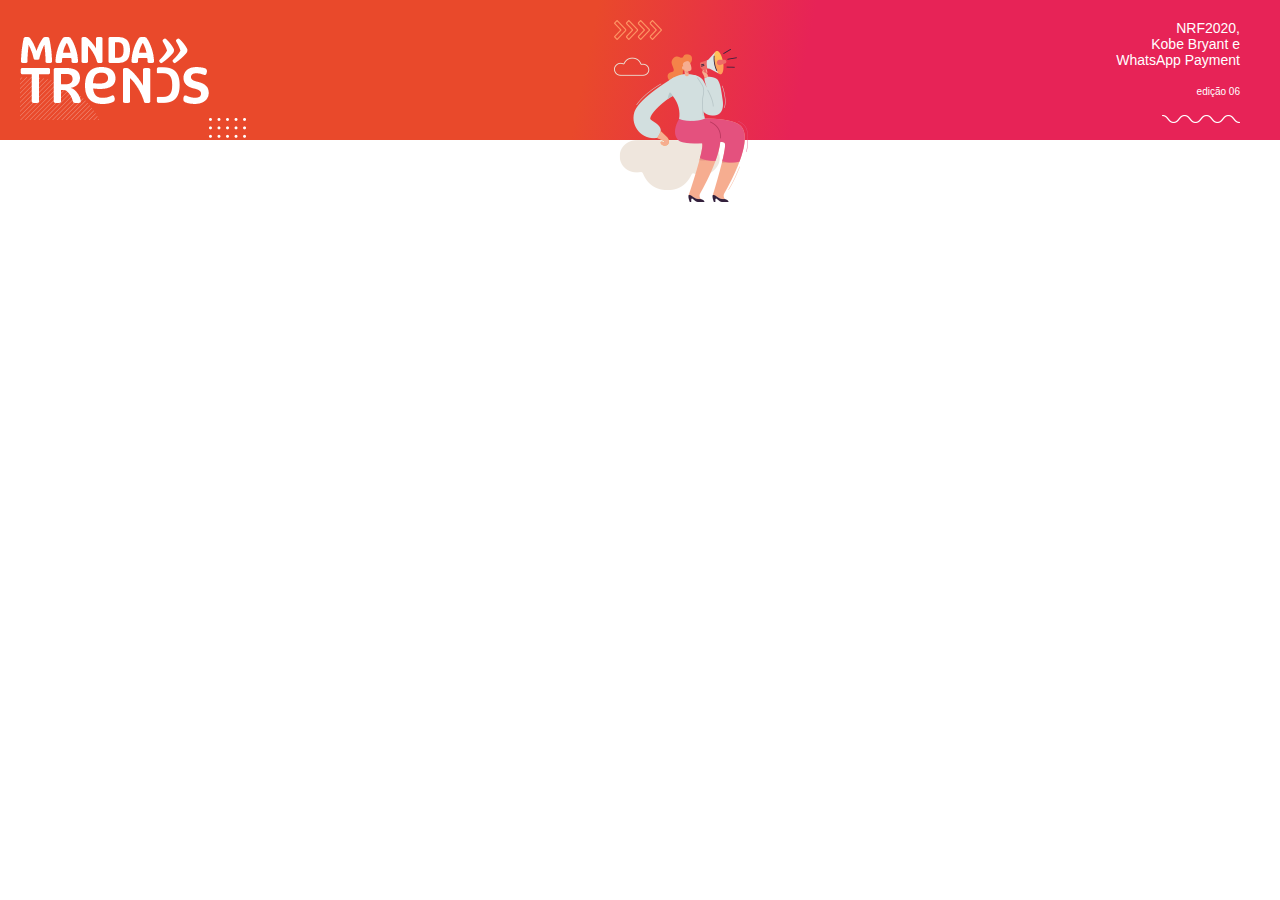
==== index.html @ 3b5ff7fd "header concluido" ====
<!DOCTYPE html>
<html lang="en">
<head>
  <meta charset="UTF-8">
  <meta http-equiv="X-UA-Compatible" content="IE=edge">
  <meta name="viewport" content="width=device-width, initial-scale=1.0">
  <link rel="stylesheet" href="styles.css">

  <title>Manda Trends</title>
</head>
<body>
  <header>
    <div class="left-side">
      <img
        id="title"
        src="./public/header/Title.png"
        alt="logo"
      >

      <img
        id="little-balls"
        src="./public/header/bolinhas.png" 
      >
    </div>

    <div class="middle-side">
      <img 
        src="./public/header/setas.png"
        id="setas"  
      >

      <div id="woman">
        <img
          src="./public/header/mulher.png" 
        >
      </div>

    </div>

    <div class="right-side">
      <span>NRF2020,</span>
      <span>Kobe Bryant e</span>
      <span>WhatsApp Payment</span>
      <br/>
      <span>edição 06</span>
      <br/>

      <img src="./public/header/zigzag.png" alt="">
    </div>   
    
  </header>
</body>

</html>
---- styles.css ----
* {
  margin: 0;
  padding: 0;
  box-sizing: border-box;
}

header {
  display: flex;
  align-items: center;
  justify-content: space-between;
  height: 140px;
  padding: 20px;

  background: linear-gradient(101.36deg, #E9492B 45.78%,
    rgba(233, 73, 43, 0) 62.52%
  ), #E72357;  
  color: #FFFFFF;

  
}

.left-side {
  display: flex;
  align-items: center;
  /* padding-left: 20px; */

  background-image:
    url(public/header/hashura.png);
  background-repeat: no-repeat;
  background-position: -100% -100%;

  height: 100%;
}

#little-balls {
  margin-bottom: -70%;
}

.middle-side {
  height: 100%;
}

#woman {
  display: absolute;
  z-index: 1;
  padding-top: 5px;
}

.right-side {
  display: flex;
  flex-direction: column;
  margin-right: 20px;
  height: 100%;

  align-items: flex-end;
}

.right-side span {
  font-size: 14px;
  font-family: Arial, Helvetica, sans-serif;
}

.right-side span:nth-child(5) {
  font-size: 10px;
}

@media only screen and (max-width: 555px) {
  header {
    display: flex;
    flex-direction: column;
    height: 600px;
    width: auto;
  }

  header div {
    padding-top: 20px;
  }
}
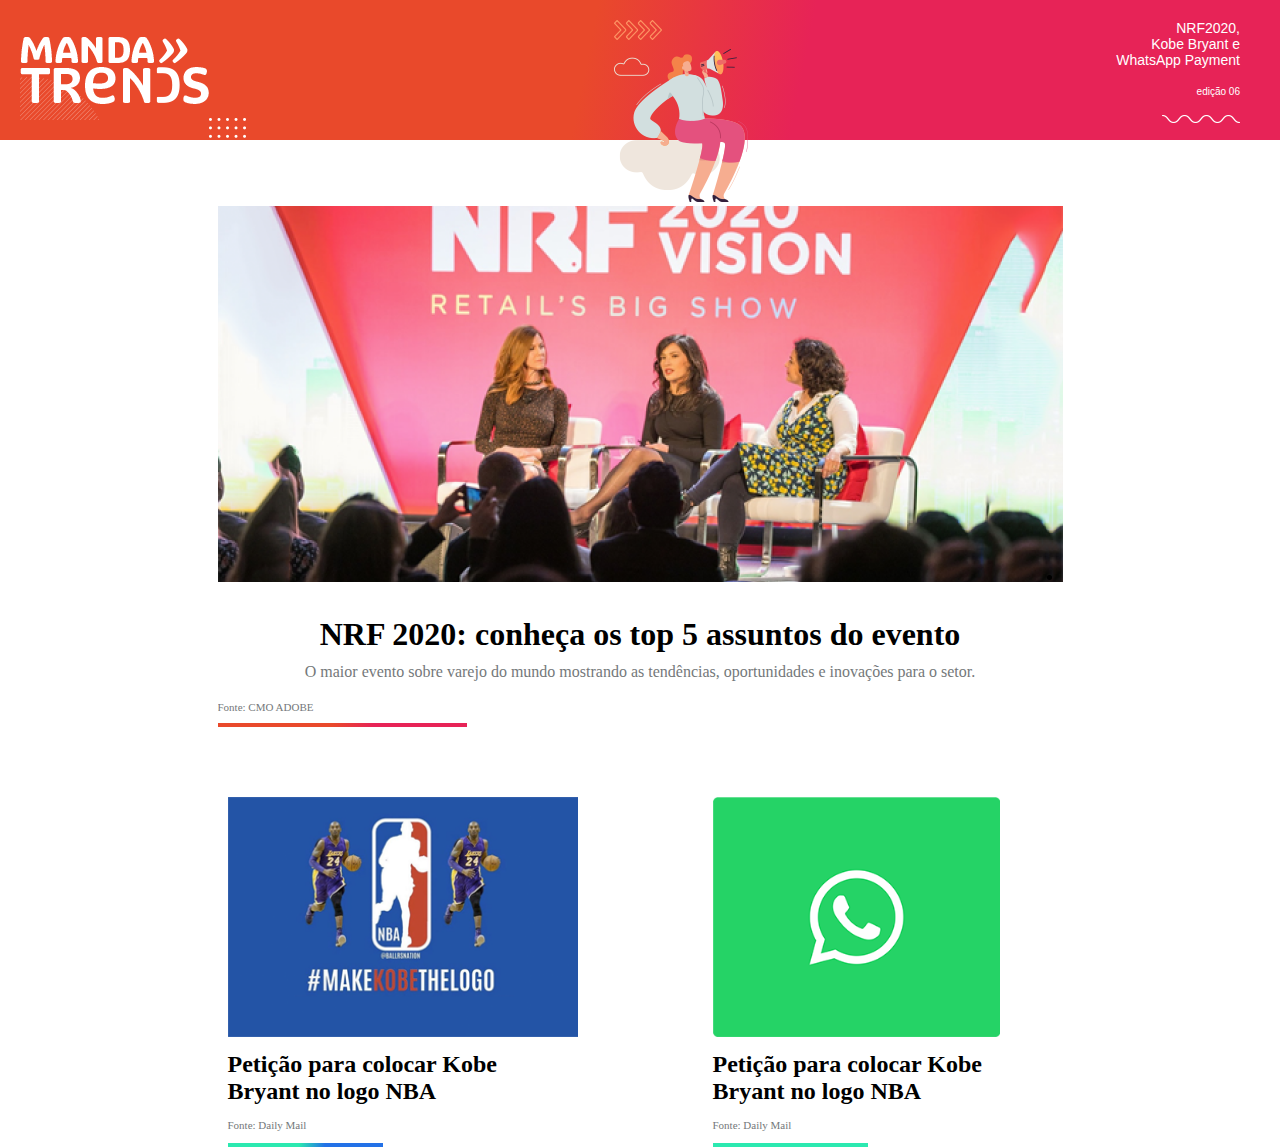
==== commit 37cf8497: "main concluido" ====
--- a/index.html
+++ b/index.html
@@ -5,6 +5,7 @@
   <meta http-equiv="X-UA-Compatible" content="IE=edge">
   <meta name="viewport" content="width=device-width, initial-scale=1.0">
   <link rel="stylesheet" href="styles.css">
+  <link rel="stylesheet" href="styles-main.css">
 
   <title>Manda Trends</title>
 </head>
@@ -46,9 +47,82 @@
       <br/>
 
       <img src="./public/header/zigzag.png" alt="">
-    </div>   
-    
+    </div>
   </header>
+
+  <main>
+    <ul class="banner">
+      <li class="banner-item">
+        <img
+          src="./public/main/banner/Banner1.png"
+          alt="banner"
+        />
+      </li>
+
+      <li class="banner-item">
+        <img
+          src="./public/main/banner/Banner2.png"
+          alt="banner 2"
+        />
+      </li>
+
+      <li class="banner-item">
+        <img
+          src="./public/main/banner/Banner3.png"
+          alt="banner 3"
+        />
+      </li>
+    </ul>
+
+    <h1 id="title-banner">
+      NRF 2020: conheça os top 5 assuntos do evento
+    </h1>
+
+    <p id="description-banner">
+      O maior evento sobre varejo do mundo mostrando as tendências,
+       oportunidades e inovações para o setor.
+    </p>
+
+    <div class="fonte-banner">
+      <span>Fonte: CMO ADOBE</span>
+
+      <div id="linha-criativa" ></div>
+    </div>
+
+    <div class="container-daily">
+      <div class="daily">
+        <div class="daily-img">
+          <img
+            src="./public/main/daily-1/Propagana1.png"
+            alt="Petição NBA"
+          >
+        </div>
+
+        <h2 class="daily-title">
+          Petição para colocar Kobe Bryant no logo NBA
+        </h2>
+
+        <span>Fonte: Daily Mail</span>
+
+        <div class="linha-criativa-daily-1"></div>
+      </div>
+
+      <div class="daily">
+        <img 
+          src="./public/main/daily-2/Propaganda2.png"
+          alt=""
+        >
+
+        <h2 class="daily-title">
+          Petição para colocar Kobe Bryant no logo NBA
+        </h2>
+
+        <span>Fonte: Daily Mail</span>
+
+        <div class="linha-criativa-daily-2"></div>
+      </div>
+    </div>
+  </main>
 </body>
 
 </html>
--- a/styles.css
+++ b/styles.css
@@ -2,6 +2,13 @@
   margin: 0;
   padding: 0;
   box-sizing: border-box;
+}
+
+body {
+  display: flex;
+  flex-direction: column;
+  align-items: center;
+  width: 100%;
 }
 
 header {
@@ -10,13 +17,12 @@
   justify-content: space-between;
   height: 140px;
   padding: 20px;
+  width: 100%;
 
   background: linear-gradient(101.36deg, #E9492B 45.78%,
     rgba(233, 73, 43, 0) 62.52%
   ), #E72357;  
   color: #FFFFFF;
-
-  
 }
 
 .left-side {
@@ -69,7 +75,6 @@
     display: flex;
     flex-direction: column;
     height: 600px;
-    width: auto;
   }
 
   header div {
--- a/styles-main.css
+++ b/styles-main.css
@@ -0,0 +1,96 @@
+main {
+  display: flex;
+  flex-direction: column;
+  align-items: center;
+  margin-top: 66px;
+  max-width: 84%;
+  overflow: hidden;
+}
+
+.banner {
+  display: flex;
+  width: 845px;
+  overflow-x: hidden;
+
+  scroll-snap-type: x mandatory;
+  scroll-behavior: smooth;
+}
+
+.banner-item {
+  scroll-snap-align: start;
+}
+
+#title-banner {
+  padding-top: 30px;
+}
+
+#linha-criativa {
+  height: 4px;
+  width: 249px;
+  margin-top: 10px;
+
+  background: linear-gradient(
+    101.36deg, 
+    #E9492B 45.78%, 
+    rgba(233, 73, 43, 0) 
+  62.52%),#E72357;
+}
+
+#description-banner {
+  padding-top: 10px;
+  color: #74787a;
+}
+
+.fonte-banner {
+  width: 100%;
+  font-size: 11px;
+  margin: 20px 0;
+  color: #74787a;
+}
+
+.container-daily {
+  display: flex;
+  width: 100%;
+  margin-top: 50px;
+  flex-wrap: wrap;
+  justify-content: space-between;
+}
+
+.daily {
+  width: 360px;
+  padding: 0 10px;
+  overflow: hidden;
+}
+
+.daily span {
+  color: #74787a;
+  font-size: 11px;
+}
+
+.daily img {
+  height: 240px;
+}
+
+.daily-title {
+  padding: 10px 0;
+}
+
+
+.linha-criativa-daily-1 {
+  width: 155px;
+  height: 4px;
+  margin-top: 10px;
+
+  background: linear-gradient(
+    101.36deg, #2BE9B0 45.78%, 
+    rgba(233, 73, 43, 0) 62.52%
+  ), #2371E7;
+}
+
+.linha-criativa-daily-2 {
+  width: 155px;
+  height: 4px;
+  margin-top: 10px;
+
+  background-color: #2BE9B0;
+}
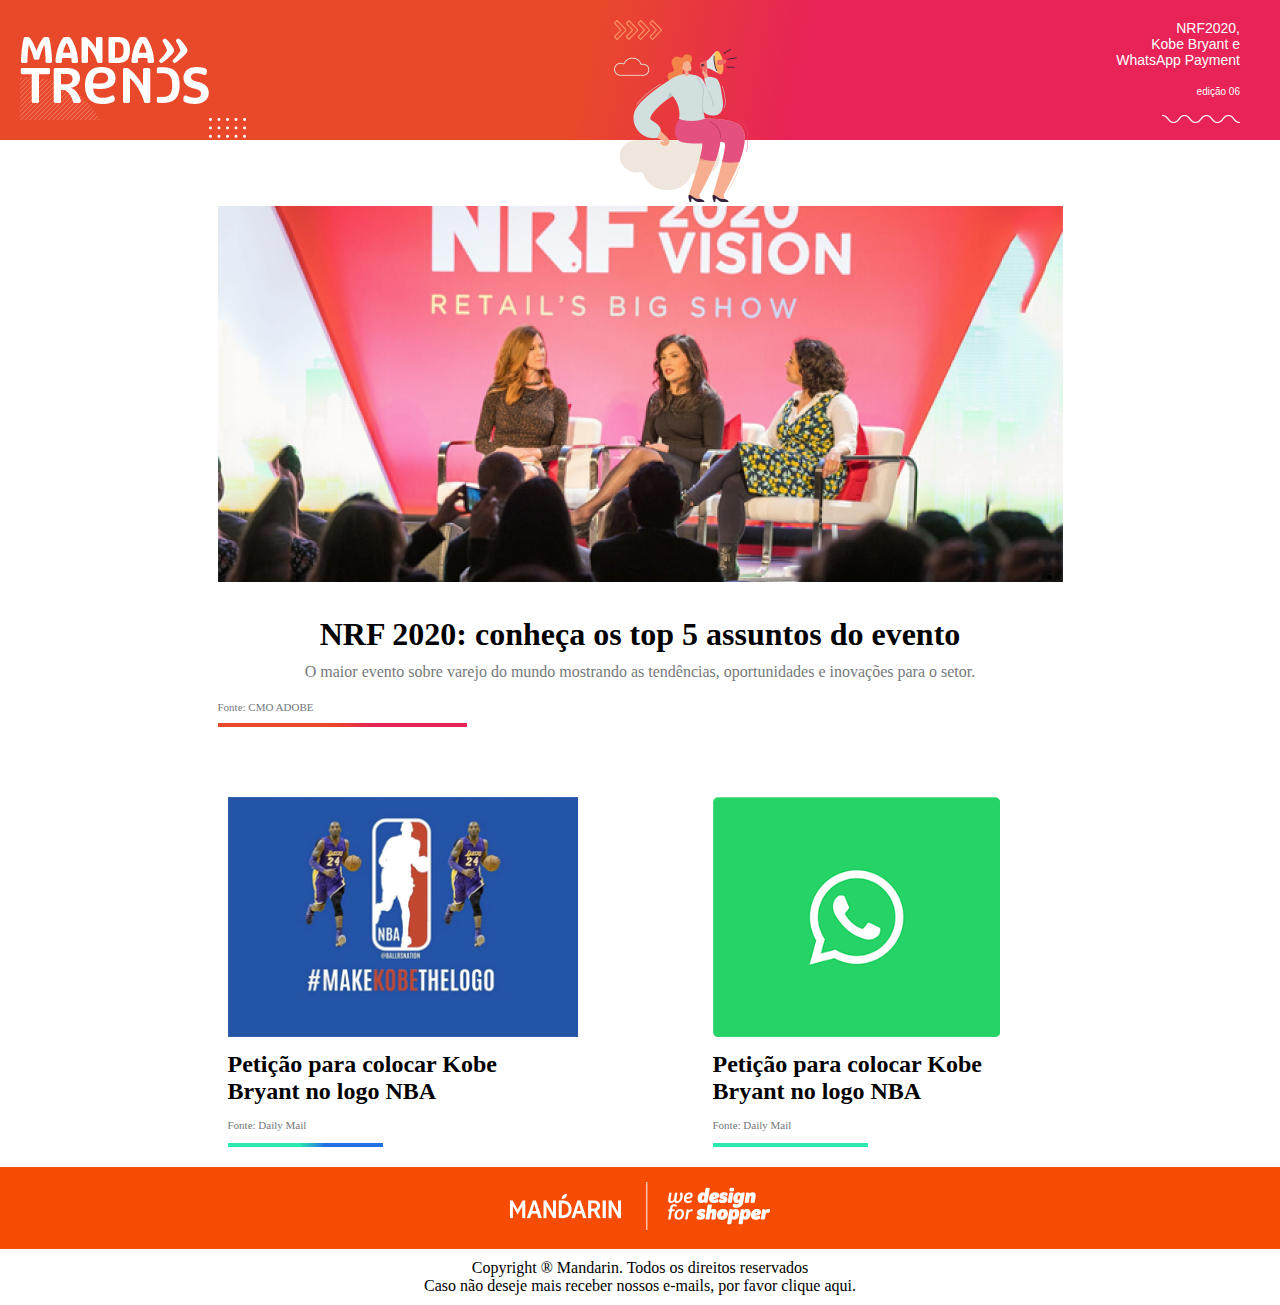
==== commit fbb4eabe: "footer concluido" ====
--- a/index.html
+++ b/index.html
@@ -6,9 +6,11 @@
   <meta name="viewport" content="width=device-width, initial-scale=1.0">
   <link rel="stylesheet" href="styles.css">
   <link rel="stylesheet" href="styles-main.css">
+  <link rel="stylesheet" href="styles-footer.css">
 
   <title>Manda Trends</title>
 </head>
+
 <body>
   <header>
     <div class="left-side">
@@ -16,24 +18,24 @@
         id="title"
         src="./public/header/Title.png"
         alt="logo"
-      >
+      />
 
       <img
         id="little-balls"
         src="./public/header/bolinhas.png" 
-      >
+      />
     </div>
 
     <div class="middle-side">
       <img 
         src="./public/header/setas.png"
         id="setas"  
-      >
+      />
 
       <div id="woman">
         <img
           src="./public/header/mulher.png" 
-        >
+        />
       </div>
 
     </div>
@@ -104,14 +106,14 @@
 
         <span>Fonte: Daily Mail</span>
 
-        <div class="linha-criativa-daily-1"></div>
-      </div>
+      <div class="linha-criativa-daily-1"></div>
+    </div>
 
-      <div class="daily">
-        <img 
-          src="./public/main/daily-2/Propaganda2.png"
-          alt=""
-        >
+    <div class="daily">
+      <img 
+        src="./public/main/daily-2/Propaganda2.png"
+        alt=""
+      >
 
         <h2 class="daily-title">
           Petição para colocar Kobe Bryant no logo NBA
@@ -119,10 +121,27 @@
 
         <span>Fonte: Daily Mail</span>
 
-        <div class="linha-criativa-daily-2"></div>
-      </div>
+       <div class="linha-criativa-daily-2"></div>
+     </div>
     </div>
   </main>
+
+  <footer>
+    <div class="banner-2">
+      <div>
+        <img 
+          src="public/footer/logo_assinatura.png" 
+          alt="logo da mandárin"
+        /> 
+      </div>    
+    </div>
+
+    <div id="rights">
+      <p>Copyright ® Mandarin. Todos os direitos reservados</p>
+      <p>
+        Caso não deseje mais receber nossos e-mails, por favor clique aqui.
+      </p>
+  </footer>
 </body>
 
 </html>
--- a/styles-main.css
+++ b/styles-main.css
@@ -94,3 +94,13 @@
 
   background-color: #2BE9B0;
 }
+
+@media only screen and (max-width: 872px) {
+  .container-daily {
+    justify-content: center;
+  }
+
+  .daily + .daily {
+    margin-top: 20px;
+  }
+}--- a/styles-footer.css
+++ b/styles-footer.css
@@ -0,0 +1,22 @@
+footer {
+  width: 100%;
+  height: 82px;
+  margin-top: 20px;
+}
+
+.banner-2 {
+  display: flex;
+  justify-content: center;
+  align-items: center;
+  width: 100%;
+  height: 100%;
+
+  background-color: #F64C05;
+}
+
+#rights {
+  display: flex;
+  align-items: center;
+  flex-direction: column;
+  padding: 10px;
+}
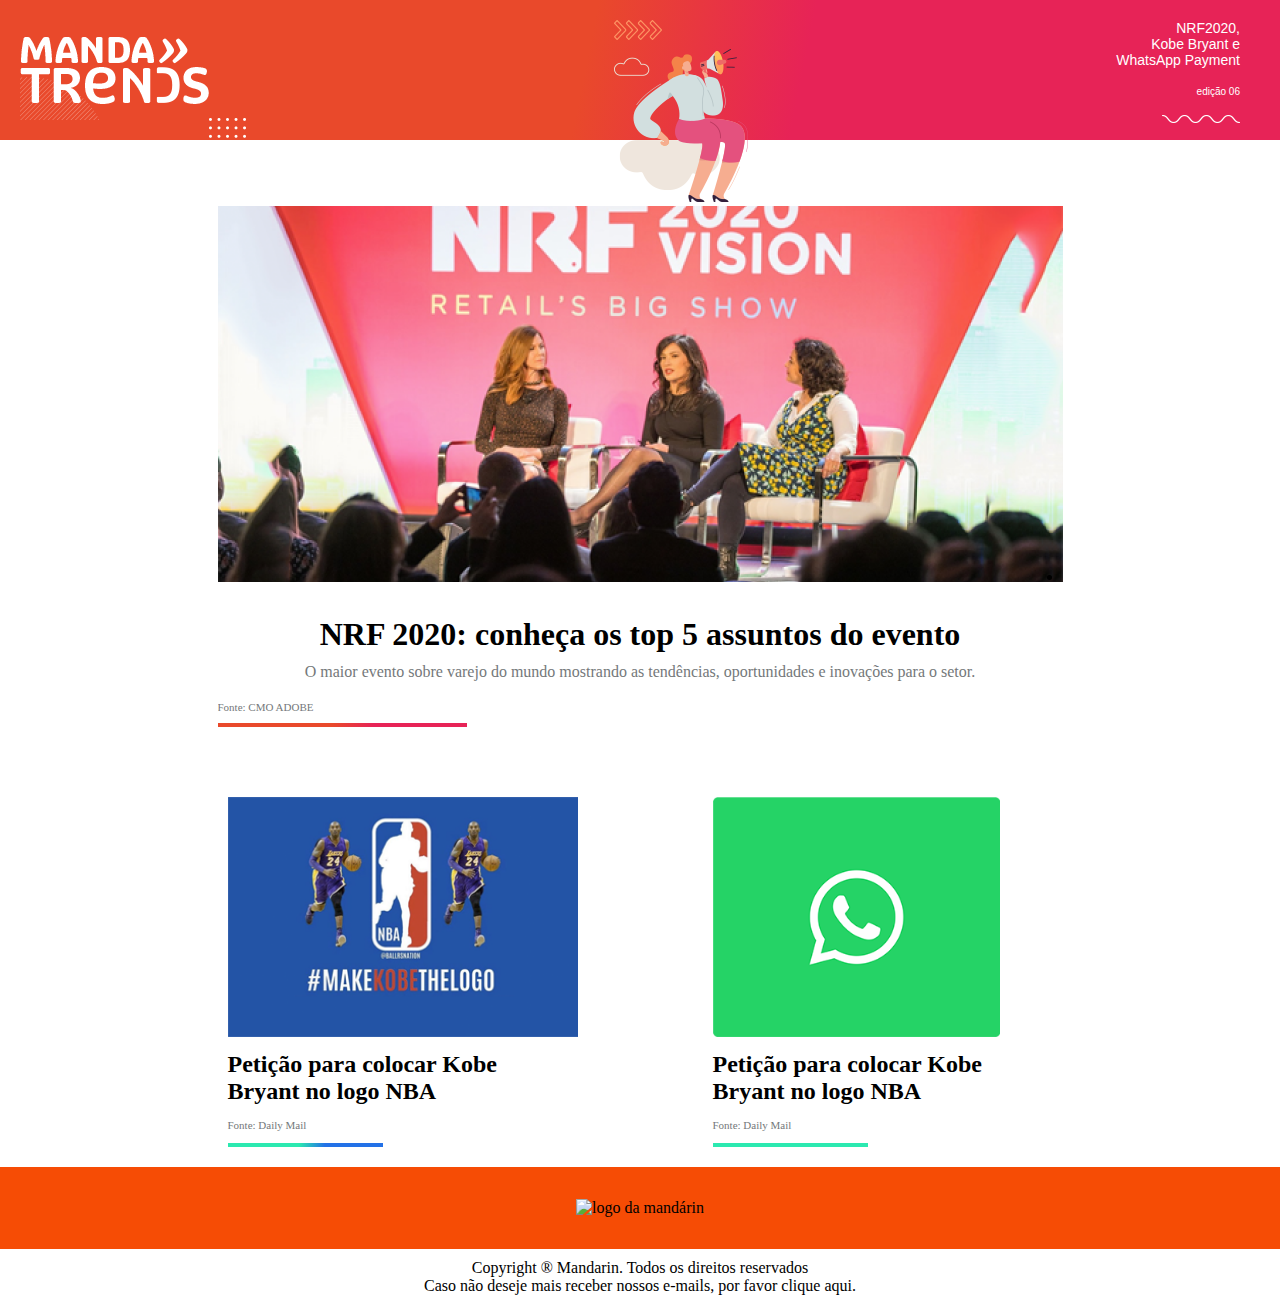
==== commit 91e7792c: "move" ====
--- a/index.html
+++ b/index.html
@@ -130,7 +130,10 @@
     <div class="banner-2">
       <div>
         <img 
-          src="public/footer/logo_assinatura.png" 
+          src=".
+          
+          
+          /public/footer/logo_assinatura.png" 
           alt="logo da mandárin"
         /> 
       </div>    
